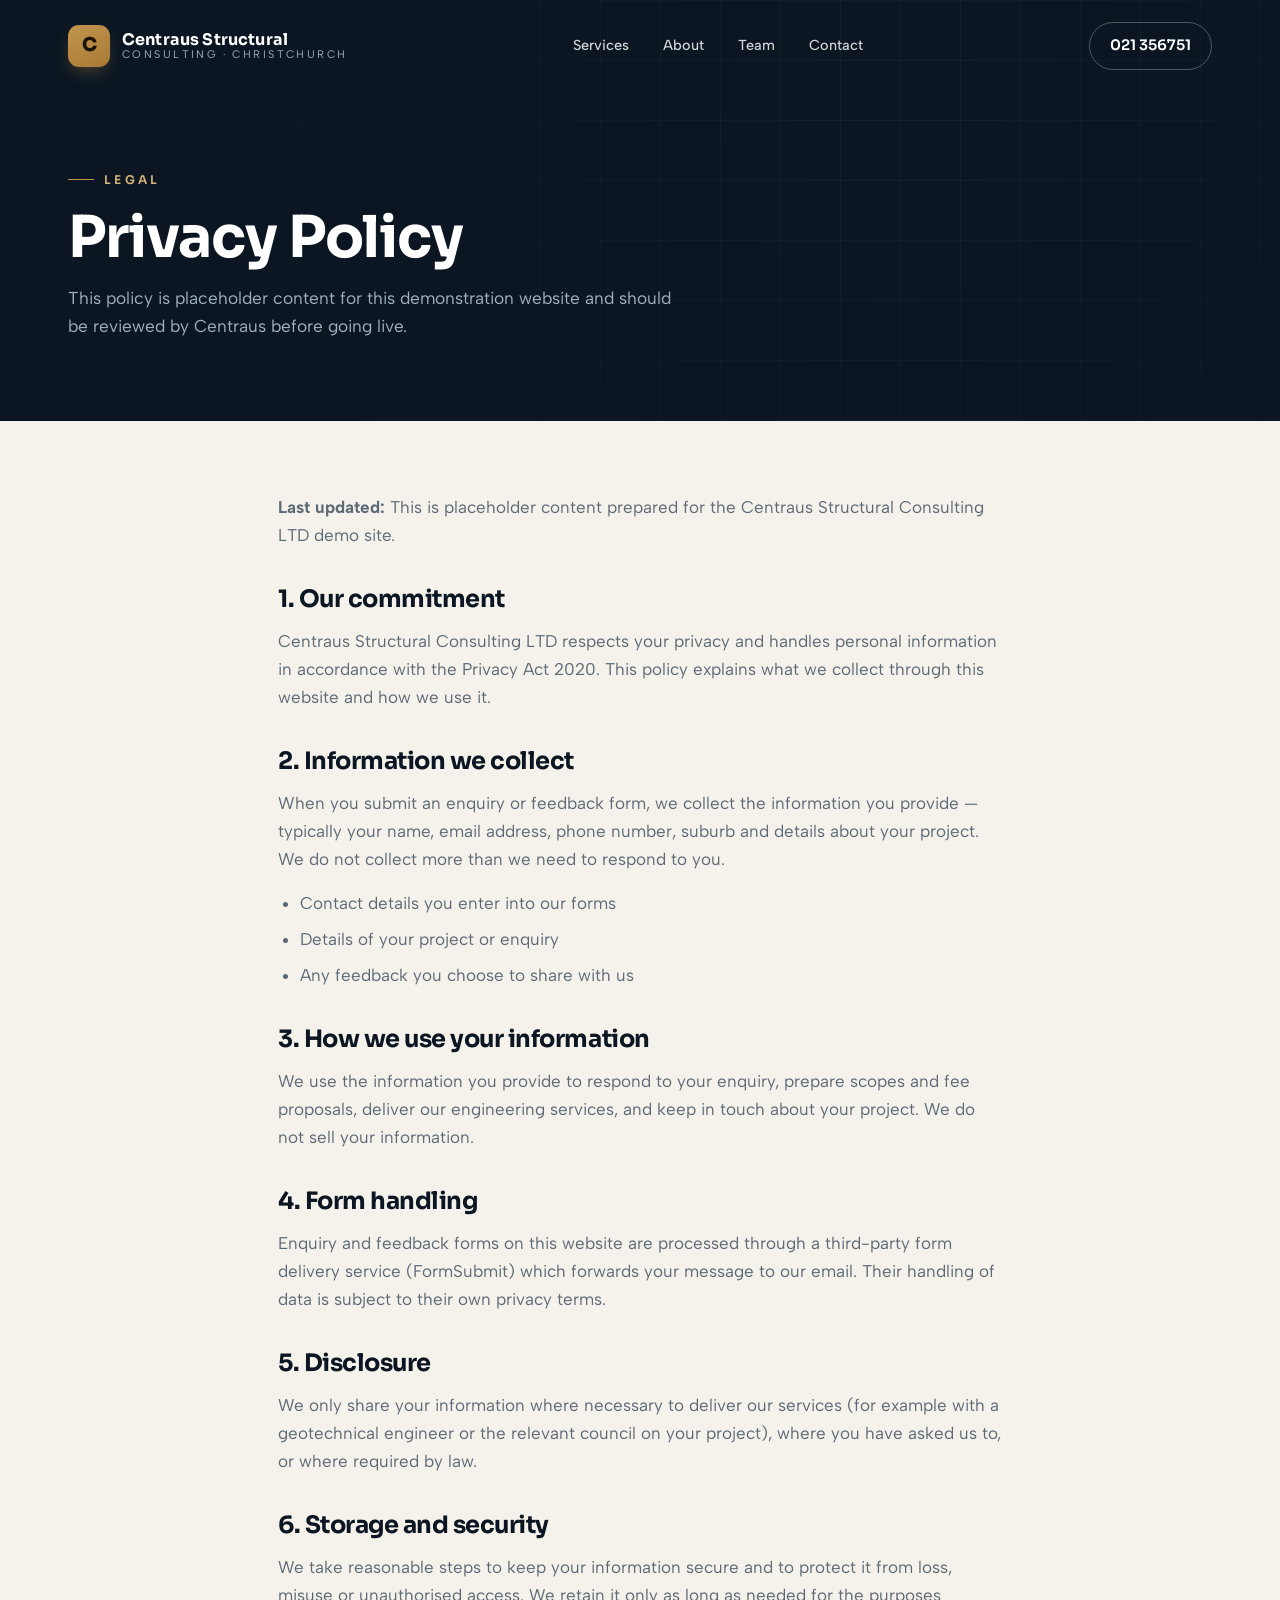
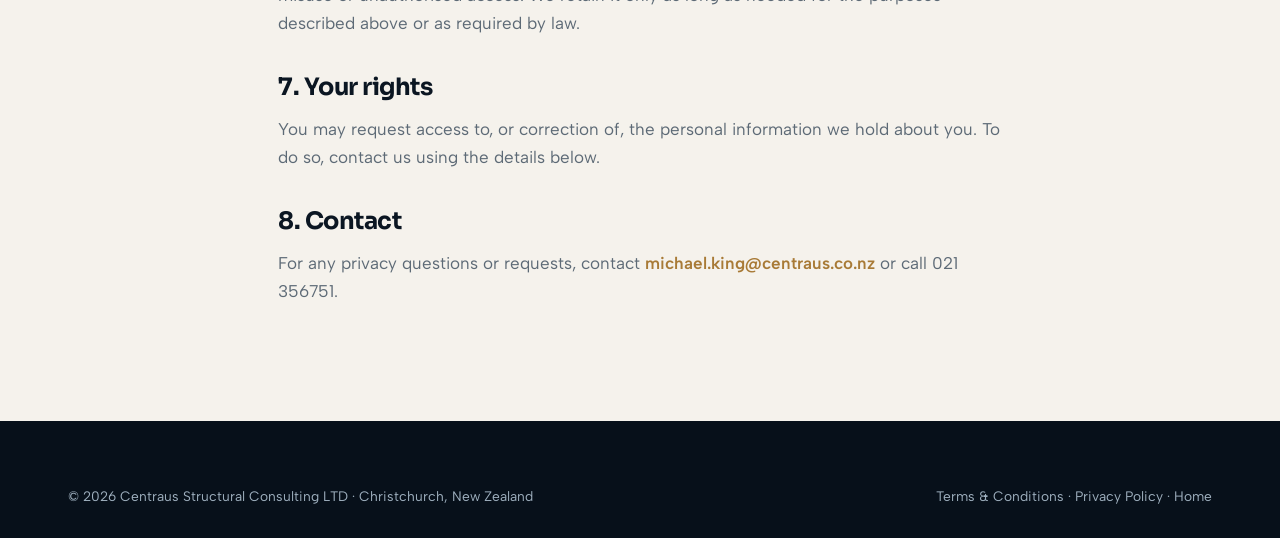
==== privacy.html @ 7e06d50e "Initial build: Centraus Structural Consulting LTD" ====
<!DOCTYPE html>
<html lang="en-NZ">
<head>
<meta charset="UTF-8">
<meta name="viewport" content="width=device-width, initial-scale=1.0">
<title>Privacy Policy | Centraus Structural Consulting LTD</title>
<meta name="description" content="Privacy policy for Centraus Structural Consulting LTD, Christchurch.">
<link rel="icon" href="data:image/svg+xml,%3Csvg xmlns='http://www.w3.org/2000/svg' viewBox='0 0 100 100'%3E%3Crect width='100' height='100' rx='22' fill='%230b1622'/%3E%3Ctext x='50' y='68' font-family='Arial' font-size='54' font-weight='bold' fill='%23c2954d' text-anchor='middle'%3EC%3C/text%3E%3C/svg%3E">
<link rel="preconnect" href="https://fonts.googleapis.com">
<link rel="preconnect" href="https://fonts.gstatic.com" crossorigin>
<link href="https://fonts.googleapis.com/css2?family=Sora:wght@400;600;700;800&family=Albert+Sans:wght@400;500;600;700&display=swap" rel="stylesheet">
<link rel="stylesheet" href="styles.css">
</head>
<body>

<header class="nav scrolled" id="nav">
  <div class="wrap nav-inner">
    <a href="index.html" class="brand">
      <div class="brand-logo">C</div>
      <div class="brand-text">
        <span class="brand-name">Centraus Structural</span>
        <span class="brand-tag">Consulting · Christchurch</span>
      </div>
    </a>
    <nav class="nav-links" id="navLinks">
      <a href="index.html#services">Services</a>
      <a href="index.html#about">About</a>
      <a href="index.html#team">Team</a>
      <a href="index.html#contact">Contact</a>
    </nav>
    <a href="tel:+6421356751" class="nav-phone">021 356751</a>
    <button class="nav-toggle" id="navToggle" aria-label="Menu"><span></span><span></span><span></span></button>
  </div>
</header>

<section class="subhero">
  <div class="wrap">
    <span class="eyebrow" style="color:var(--bronze-soft)">Legal</span>
    <h1>Privacy Policy</h1>
    <p>This policy is placeholder content for this demonstration website and should be reviewed by Centraus before going live.</p>
  </div>
</section>

<section class="sec band-light legal">
  <div class="wrap legal-body">
    <p><strong>Last updated:</strong> This is placeholder content prepared for the Centraus Structural Consulting LTD demo site.</p>

    <h2>1. Our commitment</h2>
    <p>Centraus Structural Consulting LTD respects your privacy and handles personal information in accordance with the Privacy Act 2020. This policy explains what we collect through this website and how we use it.</p>

    <h2>2. Information we collect</h2>
    <p>When you submit an enquiry or feedback form, we collect the information you provide — typically your name, email address, phone number, suburb and details about your project. We do not collect more than we need to respond to you.</p>
    <ul>
      <li>Contact details you enter into our forms</li>
      <li>Details of your project or enquiry</li>
      <li>Any feedback you choose to share with us</li>
    </ul>

    <h2>3. How we use your information</h2>
    <p>We use the information you provide to respond to your enquiry, prepare scopes and fee proposals, deliver our engineering services, and keep in touch about your project. We do not sell your information.</p>

    <h2>4. Form handling</h2>
    <p>Enquiry and feedback forms on this website are processed through a third-party form delivery service (FormSubmit) which forwards your message to our email. Their handling of data is subject to their own privacy terms.</p>

    <h2>5. Disclosure</h2>
    <p>We only share your information where necessary to deliver our services (for example with a geotechnical engineer or the relevant council on your project), where you have asked us to, or where required by law.</p>

    <h2>6. Storage and security</h2>
    <p>We take reasonable steps to keep your information secure and to protect it from loss, misuse or unauthorised access. We retain it only as long as needed for the purposes described above or as required by law.</p>

    <h2>7. Your rights</h2>
    <p>You may request access to, or correction of, the personal information we hold about you. To do so, contact us using the details below.</p>

    <h2>8. Contact</h2>
    <p>For any privacy questions or requests, contact <a href="mailto:michael.king@centraus.co.nz" style="color:var(--bronze-deep);font-weight:600">michael.king@centraus.co.nz</a> or call 021 356751.</p>
  </div>
</section>

<footer>
  <div class="wrap">
    <div class="foot-bottom" style="border-top:none;padding-top:0">
      <span>© <span id="year"></span> Centraus Structural Consulting LTD · Christchurch, New Zealand</span>
      <span><a href="terms.html">Terms &amp; Conditions</a> · <a href="privacy.html">Privacy Policy</a> · <a href="index.html">Home</a></span>
    </div>
  </div>
</footer>

<script src="main.js"></script>
</body>
</html>
---- styles.css ----
/* ===========================================================
   Centraus Structural Consulting LTD
   Archetype: Premium  ·  Fonts: Sora + Albert Sans
   Accent: warm bronze on deep navy
   =========================================================== */

:root{
  --navy:#0b1622;
  --navy-2:#0f1f30;
  --navy-3:#13283d;
  --bone:#f5f2ec;
  --bone-2:#ece7dd;
  --ink:#16202b;
  --paper:#ffffff;
  --muted:#5d6a76;
  --muted-light:#9fb0bf;
  --line:rgba(13,27,42,.10);
  --line-dark:rgba(255,255,255,.10);
  --bronze:#c2954d;
  --bronze-soft:#d8b478;
  --bronze-deep:#a87a36;
  --radius:14px;
  --radius-lg:22px;
  --shadow:0 22px 60px -28px rgba(11,22,34,.45);
  --shadow-soft:0 14px 40px -24px rgba(11,22,34,.35);
  --maxw:1200px;
  --ease:cubic-bezier(.22,.61,.36,1);
}

*{box-sizing:border-box;margin:0;padding:0}
html{scroll-behavior:smooth}
body{
  font-family:"Albert Sans",-apple-system,BlinkMacSystemFont,"Segoe UI",sans-serif;
  color:var(--ink);
  background:var(--bone);
  line-height:1.65;
  font-size:17px;
  -webkit-font-smoothing:antialiased;
  overflow-x:hidden;
}
h1,h2,h3,h4{font-family:"Sora",sans-serif;font-weight:700;line-height:1.08;letter-spacing:-.02em;color:var(--navy)}
a{color:inherit;text-decoration:none}
img{display:block;max-width:100%}
.wrap{width:100%;max-width:var(--maxw);margin:0 auto;padding:0 28px}

.eyebrow{
  font-family:"Sora",sans-serif;
  font-size:12px;font-weight:600;letter-spacing:.28em;text-transform:uppercase;
  color:var(--bronze-deep);
  display:inline-flex;align-items:center;gap:10px;
}
.eyebrow::before{content:"";width:26px;height:1px;background:var(--bronze)}
.eyebrow.center::after{content:"";width:26px;height:1px;background:var(--bronze)}
.eyebrow.center{justify-content:center}

.btn{
  display:inline-flex;align-items:center;justify-content:center;gap:10px;
  font-family:"Sora",sans-serif;font-weight:600;font-size:15px;letter-spacing:.01em;
  padding:15px 28px;border-radius:50px;cursor:pointer;border:1px solid transparent;
  transition:transform .35s var(--ease),background .35s var(--ease),box-shadow .35s var(--ease),color .35s var(--ease);
}
.btn-primary{background:var(--bronze);color:#1a1206;box-shadow:0 14px 30px -12px rgba(194,149,77,.6)}
.btn-primary:hover{background:var(--bronze-soft);transform:translateY(-3px)}
.btn-ghost{background:transparent;color:#fff;border-color:rgba(255,255,255,.32)}
.btn-ghost:hover{background:rgba(255,255,255,.08);border-color:#fff;transform:translateY(-3px)}
.btn-dark{background:var(--navy);color:#fff}
.btn-dark:hover{background:var(--navy-3);transform:translateY(-3px)}

/* ---------- Intro overlay ---------- */
.intro{
  position:fixed;inset:0;z-index:2000;background:var(--navy);
  display:flex;align-items:center;justify-content:center;flex-direction:column;gap:18px;
  transition:opacity .8s var(--ease),visibility .8s var(--ease);
}
.intro.done{opacity:0;visibility:hidden}
.intro-mark{
  font-family:"Sora",sans-serif;font-weight:800;letter-spacing:.04em;color:#fff;
  font-size:clamp(26px,5vw,46px);opacity:0;transform:translateY(14px);
  animation:introUp .9s var(--ease) .15s forwards;
}
.intro-mark span{color:var(--bronze)}
.intro-sub{
  font-family:"Sora",sans-serif;font-size:12px;letter-spacing:.34em;text-transform:uppercase;
  color:var(--muted-light);opacity:0;transform:translateY(10px);
  animation:introUp .9s var(--ease) .35s forwards;
}
.intro-bar{width:0;height:2px;background:var(--bronze);animation:introBar 1.1s var(--ease) .2s forwards}
@keyframes introUp{to{opacity:1;transform:translateY(0)}}
@keyframes introBar{to{width:180px}}

/* ---------- Nav ---------- */
header.nav{
  position:fixed;top:0;left:0;right:0;z-index:1000;
  transition:background .4s var(--ease),box-shadow .4s var(--ease),padding .4s var(--ease);
  padding:22px 0;
}
header.nav.scrolled{background:rgba(11,22,34,.92);backdrop-filter:blur(14px);padding:14px 0;box-shadow:0 10px 30px -18px rgba(0,0,0,.6)}
.nav-inner{display:flex;align-items:center;justify-content:space-between}
.brand{display:flex;align-items:center;gap:12px;color:#fff}
.brand-logo{
  width:42px;height:42px;border-radius:11px;display:grid;place-items:center;
  background:linear-gradient(150deg,var(--bronze),var(--bronze-deep));
  font-family:"Sora",sans-serif;font-weight:800;color:#1a1206;font-size:19px;
  box-shadow:0 8px 20px -8px rgba(194,149,77,.6);
}
.brand-text{display:flex;flex-direction:column;line-height:1.1}
.brand-name{font-family:"Sora",sans-serif;font-weight:700;font-size:16px;letter-spacing:.01em}
.brand-tag{font-size:11px;letter-spacing:.22em;text-transform:uppercase;color:var(--muted-light)}
.nav-links{display:flex;align-items:center;gap:34px}
.nav-links a{color:rgba(255,255,255,.82);font-size:14.5px;font-weight:500;transition:color .25s}
.nav-links a:hover{color:var(--bronze-soft)}
.nav-phone{display:inline-flex;align-items:center;gap:9px;color:#fff;font-family:"Sora",sans-serif;font-weight:600;font-size:14.5px;border:1px solid rgba(255,255,255,.28);padding:11px 20px;border-radius:50px;transition:.3s}
.nav-phone:hover{background:var(--bronze);color:#1a1206;border-color:var(--bronze)}
.nav-toggle{display:none;background:none;border:none;cursor:pointer;flex-direction:column;gap:5px}
.nav-toggle span{width:26px;height:2px;background:#fff;display:block;transition:.3s}

/* ---------- Hero ---------- */
.hero{position:relative;min-height:100vh;display:flex;align-items:center;background:var(--navy);overflow:hidden}
.hero-slides{position:absolute;inset:0;z-index:0}
.hero-slide{position:absolute;inset:0;background-size:cover;background-position:center;opacity:0;transform:scale(1.06);transition:opacity 1.6s var(--ease),transform 7s linear;filter:saturate(.82) contrast(1.04)}
.hero-slide.active{opacity:1;transform:scale(1)}
.hero-overlay{position:absolute;inset:0;z-index:1;background:linear-gradient(105deg,rgba(11,22,34,.92) 0%,rgba(11,22,34,.74) 45%,rgba(11,22,34,.5) 100%)}
.hero-grid-lines{position:absolute;inset:0;z-index:1;background-image:linear-gradient(rgba(255,255,255,.04) 1px,transparent 1px),linear-gradient(90deg,rgba(255,255,255,.04) 1px,transparent 1px);background-size:64px 64px;mask-image:radial-gradient(circle at 30% 50%,#000,transparent 80%)}
.hero-inner{position:relative;z-index:2;width:100%;padding-top:90px;padding-bottom:60px}
.hero-eyebrow{color:var(--bronze-soft)}
.hero h1{color:#fff;font-size:clamp(2.5rem,6.2vw,5rem);margin:22px 0 22px;max-width:14ch}
.hero h1 em{font-style:normal;color:var(--bronze-soft)}
.hero-lead{color:rgba(255,255,255,.8);font-size:clamp(1.05rem,1.6vw,1.28rem);max-width:54ch;margin-bottom:38px}
.hero-cta{display:flex;gap:16px;flex-wrap:wrap}
.hero-meta{display:flex;gap:38px;margin-top:54px;flex-wrap:wrap}
.hero-meta .mi{display:flex;flex-direction:column;gap:3px}
.hero-meta .mi b{font-family:"Sora",sans-serif;color:#fff;font-size:1.55rem;font-weight:700}
.hero-meta .mi span{color:var(--muted-light);font-size:13px;letter-spacing:.06em}
.scroll-hint{position:absolute;bottom:30px;left:50%;transform:translateX(-50%);z-index:2;color:rgba(255,255,255,.5);font-size:11px;letter-spacing:.3em;text-transform:uppercase;display:flex;flex-direction:column;align-items:center;gap:10px}
.scroll-hint::after{content:"";width:1px;height:40px;background:linear-gradient(var(--bronze),transparent);animation:scrollPulse 2s ease-in-out infinite}
@keyframes scrollPulse{0%,100%{opacity:.3;transform:scaleY(.6)}50%{opacity:1;transform:scaleY(1)}}

/* ---------- Sections ---------- */
section{position:relative}
.band-light{background:var(--bone)}
.band-bone{background:var(--bone-2)}
.band-paper{background:var(--paper)}
.band-dark{background:var(--navy);color:#fff}
.sec{padding:108px 0}
.sec-head{max-width:680px;margin-bottom:54px}
.sec-head.center{margin-left:auto;margin-right:auto;text-align:center}
.sec-head h2{font-size:clamp(2rem,3.6vw,2.9rem);margin:18px 0 16px}
.sec-head p{color:var(--muted);font-size:1.08rem}
.band-dark .sec-head h2{color:#fff}
.band-dark .sec-head p{color:var(--muted-light)}

/* reveal */
.reveal{opacity:0;transform:translateY(30px);transition:opacity .8s var(--ease),transform .8s var(--ease)}
.reveal.in{opacity:1;transform:none}
.reveal.d1{transition-delay:.08s}.reveal.d2{transition-delay:.16s}.reveal.d3{transition-delay:.24s}.reveal.d4{transition-delay:.32s}

/* ---------- Trust strip ---------- */
.trust{background:var(--navy-2);color:#fff;padding:0}
.trust-grid{display:grid;grid-template-columns:repeat(3,1fr)}
.trust-item{padding:40px 34px;display:flex;gap:18px;align-items:flex-start;border-right:1px solid var(--line-dark)}
.trust-item:last-child{border-right:none}
.trust-ic{flex-shrink:0;width:46px;height:46px;border-radius:12px;display:grid;place-items:center;background:rgba(194,149,77,.14);color:var(--bronze-soft)}
.trust-ic svg{width:24px;height:24px}
.trust-item h4{color:#fff;font-size:1.05rem;margin-bottom:5px}
.trust-item p{color:var(--muted-light);font-size:.95rem;line-height:1.5}

/* ---------- Services ---------- */
.svc-grid{display:grid;grid-template-columns:repeat(3,1fr);gap:24px}
.svc-card{
  background:var(--paper);border:1px solid var(--line);border-radius:var(--radius-lg);
  padding:36px 32px;position:relative;overflow:hidden;
  transition:transform .45s var(--ease),box-shadow .45s var(--ease),border-color .45s var(--ease);
}
.svc-card::before{content:"";position:absolute;left:0;top:0;height:3px;width:0;background:var(--bronze);transition:width .5s var(--ease)}
.svc-card:hover{transform:translateY(-8px);box-shadow:var(--shadow);border-color:rgba(194,149,77,.4)}
.svc-card:hover::before{width:100%}
.svc-num{font-family:"Sora",sans-serif;font-weight:700;font-size:13px;letter-spacing:.18em;color:var(--bronze-deep)}
.svc-ic{width:54px;height:54px;border-radius:14px;background:var(--bone-2);display:grid;place-items:center;margin:18px 0 20px;color:var(--navy);transition:.4s}
.svc-card:hover .svc-ic{background:var(--navy);color:var(--bronze-soft)}
.svc-ic svg{width:28px;height:28px}
.svc-card h3{font-size:1.28rem;margin-bottom:12px}
.svc-card p{color:var(--muted);font-size:.98rem}

/* ---------- About ---------- */
.about-grid{display:grid;grid-template-columns:1fr 1.05fr;gap:64px;align-items:center}
.about-media{position:relative}
.about-img{border-radius:var(--radius-lg);overflow:hidden;box-shadow:var(--shadow);aspect-ratio:4/3}
.about-img img{width:100%;height:100%;object-fit:cover;filter:saturate(.82) contrast(1.04)}
.about-tag{position:absolute;left:-18px;bottom:-18px;background:var(--bronze);color:#1a1206;padding:20px 26px;border-radius:16px;box-shadow:var(--shadow-soft);max-width:230px}
.about-tag b{font-family:"Sora",sans-serif;display:block;font-size:1.05rem;margin-bottom:3px}
.about-tag span{font-size:.86rem;color:#3a2a10;line-height:1.4}
.about-copy h2{font-size:clamp(2rem,3.4vw,2.7rem);margin:18px 0 20px}
.about-copy p{color:var(--muted);margin-bottom:16px}
.checklist{list-style:none;margin:26px 0 32px;display:grid;gap:14px}
.checklist li{display:flex;gap:13px;align-items:flex-start;font-weight:500;color:var(--ink)}
.checklist li svg{flex-shrink:0;width:22px;height:22px;color:var(--bronze);margin-top:2px}

/* ---------- Crew ---------- */
.crew-grid{display:grid;grid-template-columns:repeat(3,1fr);gap:24px}
.crew-card{background:var(--paper);border:1px solid var(--line);border-radius:var(--radius-lg);padding:34px 30px;text-align:center;transition:transform .4s var(--ease),box-shadow .4s var(--ease)}
.crew-card:hover{transform:translateY(-6px);box-shadow:var(--shadow-soft)}
.crew-avatar{width:84px;height:84px;border-radius:50%;margin:0 auto 20px;display:grid;place-items:center;background:var(--navy);color:var(--bronze-soft);font-family:"Sora",sans-serif;font-weight:700;font-size:1.6rem;border:2px solid var(--bronze);box-shadow:0 0 0 6px rgba(194,149,77,.1)}
.crew-card h3{font-size:1.2rem;margin-bottom:4px}
.crew-role{color:var(--bronze-deep);font-family:"Sora",sans-serif;font-size:12px;font-weight:600;letter-spacing:.16em;text-transform:uppercase;margin-bottom:12px}
.crew-card p{color:var(--muted);font-size:.95rem}
.badge{display:inline-flex;align-items:center;gap:8px;background:rgba(194,149,77,.14);color:var(--bronze-deep);font-family:"Sora",sans-serif;font-size:11px;font-weight:600;letter-spacing:.14em;text-transform:uppercase;padding:7px 14px;border-radius:50px;margin-bottom:18px}

/* ---------- Reviews ---------- */
.rev-grid{display:grid;grid-template-columns:repeat(3,1fr);gap:24px}
.rev-card{background:var(--paper);border:1px solid var(--line);border-radius:var(--radius-lg);padding:32px 30px;display:flex;flex-direction:column;gap:16px;transition:transform .4s var(--ease),box-shadow .4s var(--ease)}
.rev-card:hover{transform:translateY(-6px);box-shadow:var(--shadow-soft)}
.stars{display:flex;gap:3px;color:var(--bronze)}
.stars svg{width:18px;height:18px}
.rev-card p{color:var(--ink);font-size:1.02rem;line-height:1.6;flex:1}
.rev-who{display:flex;align-items:center;gap:13px;border-top:1px solid var(--line);padding-top:16px}
.rev-ini{width:42px;height:42px;border-radius:50%;background:var(--navy);color:var(--bronze-soft);display:grid;place-items:center;font-family:"Sora",sans-serif;font-weight:700;font-size:.95rem}
.rev-who b{font-family:"Sora",sans-serif;font-size:.98rem;display:block}
.rev-who span{color:var(--muted);font-size:.85rem}

/* ---------- Review funnel banner ---------- */
.funnel{background:linear-gradient(120deg,var(--navy) 0%,var(--navy-3) 100%);color:#fff;text-align:center;position:relative;overflow:hidden}
.funnel::after{content:"";position:absolute;inset:0;background-image:linear-gradient(rgba(255,255,255,.04) 1px,transparent 1px),linear-gradient(90deg,rgba(255,255,255,.04) 1px,transparent 1px);background-size:54px 54px;mask-image:radial-gradient(circle at 50% 40%,#000,transparent 75%)}
.funnel .wrap{position:relative;z-index:1}
.funnel .stars{justify-content:center;margin:0 auto 20px;color:var(--bronze-soft)}
.funnel .stars svg{width:30px;height:30px}
.funnel h2{color:#fff;font-size:clamp(1.9rem,3.4vw,2.7rem);margin-bottom:14px}
.funnel p{color:var(--muted-light);max-width:50ch;margin:0 auto 30px;font-size:1.08rem}

/* ---------- Contact ---------- */
.contact-grid{display:grid;grid-template-columns:.95fr 1.1fr;gap:56px;align-items:start}
.contact-info .eyebrow{color:var(--bronze-soft)}
.contact-info h2{color:#fff;font-size:clamp(2rem,3.4vw,2.7rem);margin:18px 0 18px}
.contact-info>p{color:var(--muted-light);margin-bottom:34px;max-width:42ch}
.cinfo-list{display:grid;gap:8px}
.cinfo{display:flex;gap:16px;align-items:center;padding:18px 0;border-bottom:1px solid var(--line-dark)}
.cinfo-ic{width:46px;height:46px;border-radius:12px;background:rgba(194,149,77,.14);color:var(--bronze-soft);display:grid;place-items:center;flex-shrink:0}
.cinfo-ic svg{width:22px;height:22px}
.cinfo b{display:block;font-family:"Sora",sans-serif;color:#fff;font-size:1.02rem}
.cinfo span,.cinfo a{color:var(--muted-light);font-size:.96rem}
.cinfo a:hover{color:var(--bronze-soft)}
.form-card{background:var(--paper);border-radius:var(--radius-lg);padding:38px 36px;box-shadow:var(--shadow)}
.form-card h3{font-size:1.3rem;margin-bottom:6px}
.form-card .fsub{color:var(--muted);font-size:.95rem;margin-bottom:24px}
.field{margin-bottom:18px}
.field label{display:block;font-family:"Sora",sans-serif;font-size:13px;font-weight:600;color:var(--navy);margin-bottom:8px;letter-spacing:.02em}
.field input,.field select,.field textarea{
  width:100%;padding:14px 16px;border:1px solid var(--line);border-radius:12px;
  font-family:inherit;font-size:15px;color:var(--ink);background:var(--bone);transition:.25s;
}
.field input:focus,.field select:focus,.field textarea:focus{outline:none;border-color:var(--bronze);background:#fff;box-shadow:0 0 0 4px rgba(194,149,77,.12)}
.field textarea{resize:vertical;min-height:120px}
.field-row{display:grid;grid-template-columns:1fr 1fr;gap:16px}
.form-card .btn{width:100%;margin-top:6px}

/* ---------- Footer ---------- */
footer{background:#07101a;color:var(--muted-light);padding:64px 0 30px}
.foot-grid{display:grid;grid-template-columns:1.4fr 1fr 1fr;gap:40px;padding-bottom:40px;border-bottom:1px solid var(--line-dark)}
.foot-brand .brand{margin-bottom:18px}
.foot-brand p{font-size:.95rem;max-width:34ch;line-height:1.6}
.foot-col h4{color:#fff;font-size:13px;letter-spacing:.16em;text-transform:uppercase;margin-bottom:18px;font-family:"Sora",sans-serif}
.foot-col a,.foot-col span{display:block;color:var(--muted-light);font-size:.95rem;margin-bottom:11px;transition:color .25s}
.foot-col a:hover{color:var(--bronze-soft)}
.foot-bottom{display:flex;justify-content:space-between;align-items:center;padding-top:26px;flex-wrap:wrap;gap:12px;font-size:.86rem}
.foot-bottom a{color:var(--muted-light)}
.foot-bottom a:hover{color:var(--bronze-soft)}

/* ---------- Sub-page hero ---------- */
.subhero{background:var(--navy);color:#fff;padding:160px 0 80px;position:relative;overflow:hidden}
.subhero::after{content:"";position:absolute;inset:0;background-image:linear-gradient(rgba(255,255,255,.04) 1px,transparent 1px),linear-gradient(90deg,rgba(255,255,255,.04) 1px,transparent 1px);background-size:60px 60px;mask-image:radial-gradient(circle at 70% 30%,#000,transparent 75%)}
.subhero .wrap{position:relative;z-index:1}
.subhero h1{color:#fff;font-size:clamp(2.2rem,5vw,3.6rem);margin:18px 0 14px}
.subhero p{color:var(--muted-light);max-width:56ch;font-size:1.08rem}

/* ---------- Legal pages ---------- */
.legal{padding:72px 0 100px}
.legal-body{max-width:780px;margin:0 auto}
.legal-body h2{font-size:1.5rem;margin:38px 0 14px}
.legal-body p{color:var(--muted);margin-bottom:16px}
.legal-body ul{margin:0 0 16px 22px;color:var(--muted)}
.legal-body li{margin-bottom:8px}

/* ---------- Review page ---------- */
.review-wrap{min-height:100vh;display:flex;align-items:center;justify-content:center;background:var(--navy);padding:120px 20px 60px;position:relative;overflow:hidden}
.review-wrap::after{content:"";position:absolute;inset:0;background-image:linear-gradient(rgba(255,255,255,.04) 1px,transparent 1px),linear-gradient(90deg,rgba(255,255,255,.04) 1px,transparent 1px);background-size:60px 60px;mask-image:radial-gradient(circle at 50% 50%,#000,transparent 70%)}
.review-card{position:relative;z-index:1;background:var(--paper);border-radius:26px;max-width:560px;width:100%;padding:54px 44px;text-align:center;box-shadow:0 40px 90px -40px rgba(0,0,0,.7)}
.review-card .brand-logo{margin:0 auto 22px}
.review-card h1{font-size:1.9rem;margin-bottom:12px}
.review-card>p{color:var(--muted);margin-bottom:32px}
.star-pick{display:flex;justify-content:center;gap:10px;margin-bottom:14px;direction:rtl}
.star-pick button{background:none;border:none;cursor:pointer;color:#d8d2c6;transition:transform .2s,color .2s;padding:4px}
.star-pick button svg{width:48px;height:48px}
.star-pick button:hover,.star-pick button:hover ~ button,.star-pick button.lit,.star-pick button.lit ~ button{color:var(--bronze)}
.star-pick button:hover{transform:scale(1.15)}
.star-hint{color:var(--muted);font-size:.92rem;min-height:22px}
.review-foot{margin-top:30px;font-size:.86rem;color:var(--muted)}
.review-foot a{color:var(--bronze-deep);font-weight:600}

/* private feedback */
.fb-success{display:none;text-align:center;padding:20px 0}
.fb-success.show{display:block}
.fb-success svg{width:64px;height:64px;color:var(--bronze);margin-bottom:18px}
.fb-success h2{font-size:1.6rem;margin-bottom:10px}
.fb-success p{color:var(--muted)}

/* ---------- Responsive ---------- */
@media(max-width:960px){
  .nav-links,.nav-phone{display:none}
  .nav-toggle{display:flex}
  .nav-links.open{display:flex;position:absolute;top:100%;left:0;right:0;flex-direction:column;background:rgba(11,22,34,.97);backdrop-filter:blur(14px);padding:24px 28px;gap:20px;align-items:flex-start}
  .trust-grid,.svc-grid,.crew-grid,.rev-grid{grid-template-columns:1fr}
  .trust-item{border-right:none;border-bottom:1px solid var(--line-dark)}
  .about-grid,.contact-grid,.foot-grid{grid-template-columns:1fr;gap:40px}
  .about-tag{position:static;margin-top:18px;max-width:none}
  .sec{padding:74px 0}
  .hero-meta{gap:26px}
}
@media(max-width:560px){
  .wrap{padding:0 20px}
  .field-row{grid-template-columns:1fr}
  .hero-cta{flex-direction:column}
  .hero-cta .btn{width:100%}
  .foot-bottom{flex-direction:column;text-align:center}
}
@media(prefers-reduced-motion:reduce){
  .hero-slide{transition:opacity .4s linear;transform:none!important}
  .reveal{opacity:1;transform:none;transition:none}
  *{animation-duration:.01ms!important}
}
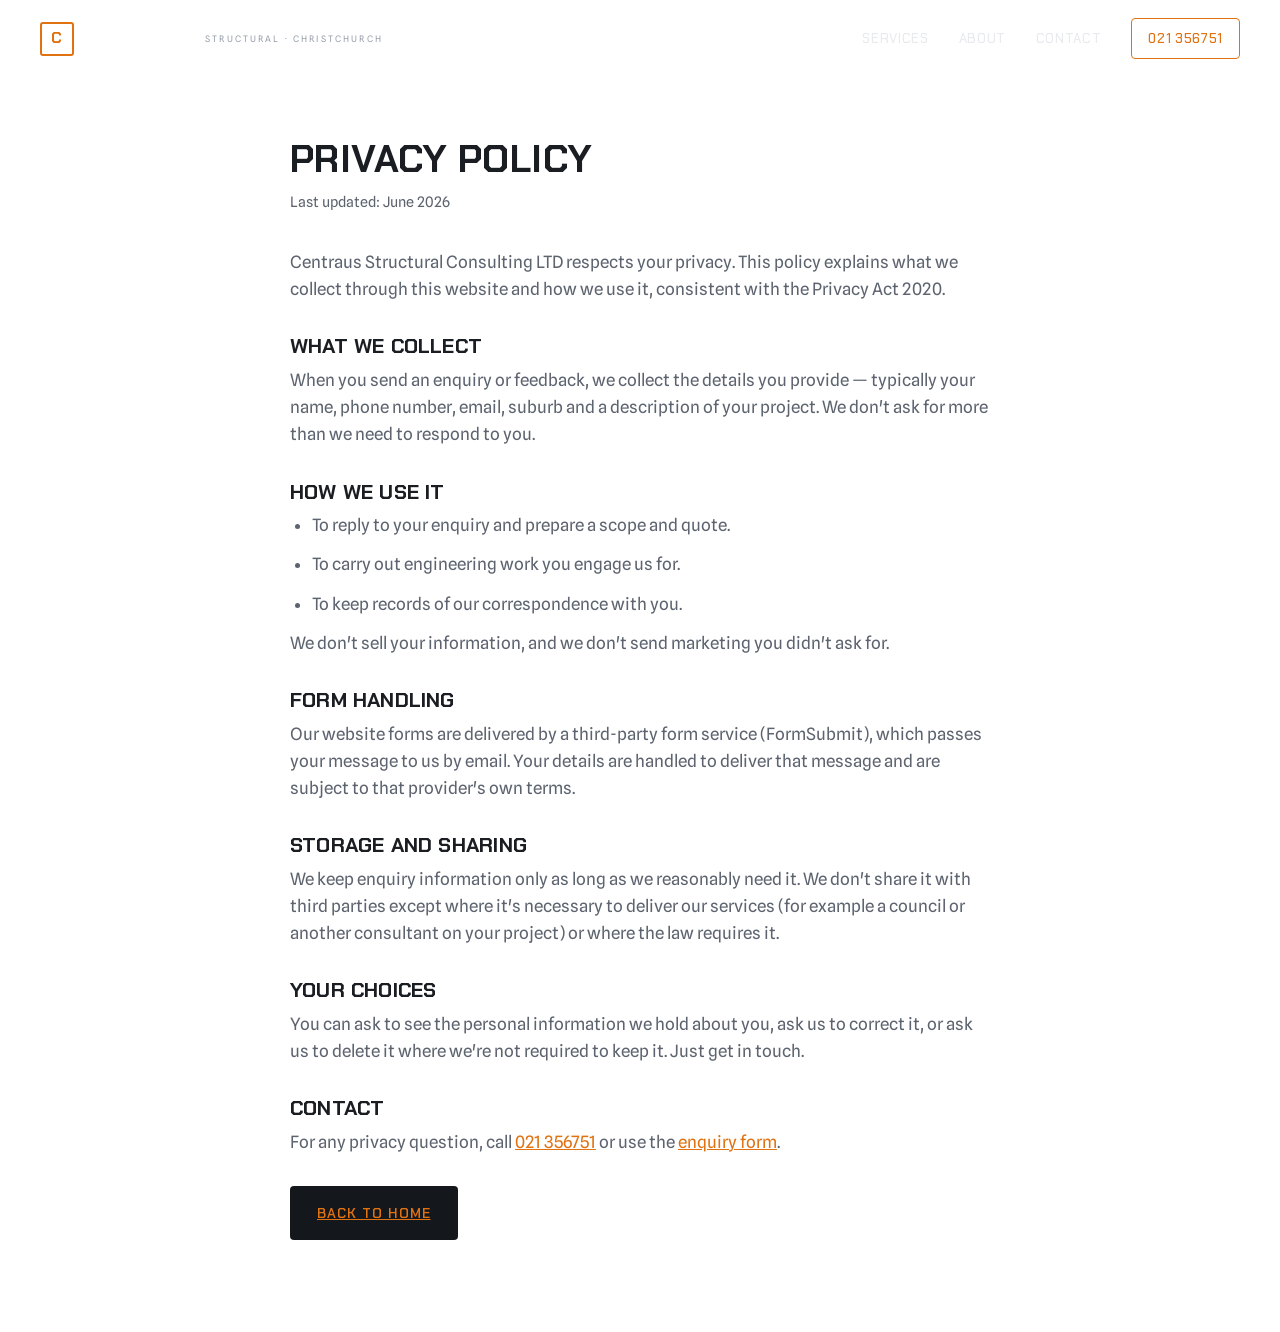
==== commit 51bb1ef2: "Rebuild: Centraus Structural Consulting LTD — Industrial archetype, Chakra Petch + Spline Sans Co-Au" ====
--- a/privacy.html
+++ b/privacy.html
@@ -4,86 +4,58 @@
 <meta charset="UTF-8">
 <meta name="viewport" content="width=device-width, initial-scale=1.0">
 <title>Privacy Policy | Centraus Structural Consulting LTD</title>
-<meta name="description" content="Privacy policy for Centraus Structural Consulting LTD, Christchurch.">
-<link rel="icon" href="data:image/svg+xml,%3Csvg xmlns='http://www.w3.org/2000/svg' viewBox='0 0 100 100'%3E%3Crect width='100' height='100' rx='22' fill='%230b1622'/%3E%3Ctext x='50' y='68' font-family='Arial' font-size='54' font-weight='bold' fill='%23c2954d' text-anchor='middle'%3EC%3C/text%3E%3C/svg%3E">
+<meta name="description" content="How Centraus Structural Consulting handles the information you share through this website.">
+<meta name="robots" content="noindex">
+<link rel="icon" href="data:image/svg+xml,%3Csvg xmlns='http://www.w3.org/2000/svg' viewBox='0 0 100 100'%3E%3Crect width='100' height='100' rx='14' fill='%230f1216'/%3E%3Ctext x='50' y='71' font-size='60' text-anchor='middle' fill='%23e07211' font-family='Arial' font-weight='bold'%3EC%3C/text%3E%3C/svg%3E">
 <link rel="preconnect" href="https://fonts.googleapis.com">
 <link rel="preconnect" href="https://fonts.gstatic.com" crossorigin>
-<link href="https://fonts.googleapis.com/css2?family=Sora:wght@400;600;700;800&family=Albert+Sans:wght@400;500;600;700&display=swap" rel="stylesheet">
+<link href="https://fonts.googleapis.com/css2?family=Chakra+Petch:wght@500;600;700&family=Spline+Sans:wght@400;500;600&display=swap" rel="stylesheet">
 <link rel="stylesheet" href="styles.css">
 </head>
 <body>
 
-<header class="nav scrolled" id="nav">
-  <div class="wrap nav-inner">
-    <a href="index.html" class="brand">
-      <div class="brand-logo">C</div>
-      <div class="brand-text">
-        <span class="brand-name">Centraus Structural</span>
-        <span class="brand-tag">Consulting · Christchurch</span>
-      </div>
-    </a>
-    <nav class="nav-links" id="navLinks">
-      <a href="index.html#services">Services</a>
-      <a href="index.html#about">About</a>
-      <a href="index.html#team">Team</a>
-      <a href="index.html#contact">Contact</a>
-    </nav>
-    <a href="tel:+6421356751" class="nav-phone">021 356751</a>
-    <button class="nav-toggle" id="navToggle" aria-label="Menu"><span></span><span></span><span></span></button>
+<nav class="nav scrolled" id="nav">
+  <a class="brand" href="index.html"><span class="mark">C</span>CENTRAUS<small>Structural · Christchurch</small></a>
+  <div class="nav-links" id="navLinks">
+    <a href="index.html#services">Services</a>
+    <a href="index.html#about">About</a>
+    <a href="index.html#contact">Contact</a>
+    <a class="nav-phone" href="tel:+6421356751">021 356751</a>
   </div>
-</header>
+  <button class="nav-toggle" id="navToggle" aria-label="Open menu">☰</button>
+</nav>
 
-<section class="subhero">
-  <div class="wrap">
-    <span class="eyebrow" style="color:var(--bronze-soft)">Legal</span>
-    <h1>Privacy Policy</h1>
-    <p>This policy is placeholder content for this demonstration website and should be reviewed by Centraus before going live.</p>
-  </div>
-</section>
+<main class="legal">
+  <h1>Privacy Policy</h1>
+  <p class="updated">Last updated: June 2026</p>
 
-<section class="sec band-light legal">
-  <div class="wrap legal-body">
-    <p><strong>Last updated:</strong> This is placeholder content prepared for the Centraus Structural Consulting LTD demo site.</p>
+  <p>Centraus Structural Consulting LTD respects your privacy. This policy explains what we collect through this website and how we use it, consistent with the Privacy Act 2020.</p>
 
-    <h2>1. Our commitment</h2>
-    <p>Centraus Structural Consulting LTD respects your privacy and handles personal information in accordance with the Privacy Act 2020. This policy explains what we collect through this website and how we use it.</p>
+  <h2>What we collect</h2>
+  <p>When you send an enquiry or feedback, we collect the details you provide — typically your name, phone number, email, suburb and a description of your project. We don't ask for more than we need to respond to you.</p>
 
-    <h2>2. Information we collect</h2>
-    <p>When you submit an enquiry or feedback form, we collect the information you provide — typically your name, email address, phone number, suburb and details about your project. We do not collect more than we need to respond to you.</p>
-    <ul>
-      <li>Contact details you enter into our forms</li>
-      <li>Details of your project or enquiry</li>
-      <li>Any feedback you choose to share with us</li>
-    </ul>
+  <h2>How we use it</h2>
+  <ul>
+    <li>To reply to your enquiry and prepare a scope and quote.</li>
+    <li>To carry out engineering work you engage us for.</li>
+    <li>To keep records of our correspondence with you.</li>
+  </ul>
+  <p>We don't sell your information, and we don't send marketing you didn't ask for.</p>
 
-    <h2>3. How we use your information</h2>
-    <p>We use the information you provide to respond to your enquiry, prepare scopes and fee proposals, deliver our engineering services, and keep in touch about your project. We do not sell your information.</p>
+  <h2>Form handling</h2>
+  <p>Our website forms are delivered by a third-party form service (FormSubmit), which passes your message to us by email. Your details are handled to deliver that message and are subject to that provider's own terms.</p>
 
-    <h2>4. Form handling</h2>
-    <p>Enquiry and feedback forms on this website are processed through a third-party form delivery service (FormSubmit) which forwards your message to our email. Their handling of data is subject to their own privacy terms.</p>
+  <h2>Storage and sharing</h2>
+  <p>We keep enquiry information only as long as we reasonably need it. We don't share it with third parties except where it's necessary to deliver our services (for example a council or another consultant on your project) or where the law requires it.</p>
 
-    <h2>5. Disclosure</h2>
-    <p>We only share your information where necessary to deliver our services (for example with a geotechnical engineer or the relevant council on your project), where you have asked us to, or where required by law.</p>
+  <h2>Your choices</h2>
+  <p>You can ask to see the personal information we hold about you, ask us to correct it, or ask us to delete it where we're not required to keep it. Just get in touch.</p>
 
-    <h2>6. Storage and security</h2>
-    <p>We take reasonable steps to keep your information secure and to protect it from loss, misuse or unauthorised access. We retain it only as long as needed for the purposes described above or as required by law.</p>
+  <h2>Contact</h2>
+  <p>For any privacy question, call <a href="tel:+6421356751">021 356751</a> or use the <a href="index.html#contact">enquiry form</a>.</p>
 
-    <h2>7. Your rights</h2>
-    <p>You may request access to, or correction of, the personal information we hold about you. To do so, contact us using the details below.</p>
-
-    <h2>8. Contact</h2>
-    <p>For any privacy questions or requests, contact <a href="mailto:michael.king@centraus.co.nz" style="color:var(--bronze-deep);font-weight:600">michael.king@centraus.co.nz</a> or call 021 356751.</p>
-  </div>
-</section>
-
-<footer>
-  <div class="wrap">
-    <div class="foot-bottom" style="border-top:none;padding-top:0">
-      <span>© <span id="year"></span> Centraus Structural Consulting LTD · Christchurch, New Zealand</span>
-      <span><a href="terms.html">Terms &amp; Conditions</a> · <a href="privacy.html">Privacy Policy</a> · <a href="index.html">Home</a></span>
-    </div>
-  </div>
-</footer>
+  <p style="margin-top:30px"><a class="btn btn--dark" href="index.html">Back to home</a></p>
+</main>
 
 <script src="main.js"></script>
 </body>
--- a/styles.css
+++ b/styles.css
@@ -1,328 +1,257 @@
-/* ===========================================================
-   Centraus Structural Consulting LTD
-   Archetype: Premium  ·  Fonts: Sora + Albert Sans
-   Accent: warm bronze on deep navy
-   =========================================================== */
+/* Centraus Structural Consulting LTD — Industrial archetype
+   Display: Chakra Petch · Body: Spline Sans · Accent: burnt amber on charcoal */
 
 :root{
-  --navy:#0b1622;
-  --navy-2:#0f1f30;
-  --navy-3:#13283d;
-  --bone:#f5f2ec;
-  --bone-2:#ece7dd;
-  --ink:#16202b;
-  --paper:#ffffff;
-  --muted:#5d6a76;
-  --muted-light:#9fb0bf;
-  --line:rgba(13,27,42,.10);
-  --line-dark:rgba(255,255,255,.10);
-  --bronze:#c2954d;
-  --bronze-soft:#d8b478;
-  --bronze-deep:#a87a36;
-  --radius:14px;
-  --radius-lg:22px;
-  --shadow:0 22px 60px -28px rgba(11,22,34,.45);
-  --shadow-soft:0 14px 40px -24px rgba(11,22,34,.35);
-  --maxw:1200px;
-  --ease:cubic-bezier(.22,.61,.36,1);
+  --ink:#14171c;          /* charcoal anchor */
+  --ink-deep:#0f1216;     /* deepest panels */
+  --bone:#f4f1ec;         /* bone band */
+  --light:#ffffff;        /* light band */
+  --line:#e3ddd3;         /* hairlines on light */
+  --line-dark:#2a2f37;    /* hairlines on dark */
+  --text:#1a1d22;         /* body text on light */
+  --muted:#5d646f;        /* muted text on light */
+  --muted-dark:#9aa2ad;   /* muted text on dark */
+  --accent:#e07211;       /* burnt safety amber */
+  --accent-2:#f08a2e;
+  --radius:4px;
+  --img-filter:saturate(.85) contrast(1.05) brightness(.95);
+  --maxw:1180px;
+  --pad:clamp(20px,5vw,40px);
 }
 
 *{box-sizing:border-box;margin:0;padding:0}
 html{scroll-behavior:smooth}
 body{
-  font-family:"Albert Sans",-apple-system,BlinkMacSystemFont,"Segoe UI",sans-serif;
-  color:var(--ink);
-  background:var(--bone);
-  line-height:1.65;
-  font-size:17px;
-  -webkit-font-smoothing:antialiased;
+  font-family:"Spline Sans",system-ui,sans-serif;
+  color:var(--text);background:var(--light);
+  line-height:1.6;font-size:17px;-webkit-font-smoothing:antialiased;
   overflow-x:hidden;
 }
-h1,h2,h3,h4{font-family:"Sora",sans-serif;font-weight:700;line-height:1.08;letter-spacing:-.02em;color:var(--navy)}
+h1,h2,h3,h4,.display{font-family:"Chakra Petch",sans-serif;font-weight:700;line-height:1.04;letter-spacing:.01em}
+img{display:block;max-width:100%}
 a{color:inherit;text-decoration:none}
-img{display:block;max-width:100%}
-.wrap{width:100%;max-width:var(--maxw);margin:0 auto;padding:0 28px}
-
+
+.wrap{max-width:var(--maxw);margin:0 auto;padding:0 var(--pad)}
 .eyebrow{
-  font-family:"Sora",sans-serif;
-  font-size:12px;font-weight:600;letter-spacing:.28em;text-transform:uppercase;
-  color:var(--bronze-deep);
+  font-family:"Chakra Petch",sans-serif;font-weight:600;font-size:.74rem;
+  letter-spacing:.28em;text-transform:uppercase;color:var(--accent);
   display:inline-flex;align-items:center;gap:10px;
 }
-.eyebrow::before{content:"";width:26px;height:1px;background:var(--bronze)}
-.eyebrow.center::after{content:"";width:26px;height:1px;background:var(--bronze)}
+.eyebrow::before{content:"";width:26px;height:2px;background:var(--accent);display:inline-block}
 .eyebrow.center{justify-content:center}
 
+/* ---------- buttons ---------- */
 .btn{
-  display:inline-flex;align-items:center;justify-content:center;gap:10px;
-  font-family:"Sora",sans-serif;font-weight:600;font-size:15px;letter-spacing:.01em;
-  padding:15px 28px;border-radius:50px;cursor:pointer;border:1px solid transparent;
-  transition:transform .35s var(--ease),background .35s var(--ease),box-shadow .35s var(--ease),color .35s var(--ease);
-}
-.btn-primary{background:var(--bronze);color:#1a1206;box-shadow:0 14px 30px -12px rgba(194,149,77,.6)}
-.btn-primary:hover{background:var(--bronze-soft);transform:translateY(-3px)}
-.btn-ghost{background:transparent;color:#fff;border-color:rgba(255,255,255,.32)}
-.btn-ghost:hover{background:rgba(255,255,255,.08);border-color:#fff;transform:translateY(-3px)}
-.btn-dark{background:var(--navy);color:#fff}
-.btn-dark:hover{background:var(--navy-3);transform:translateY(-3px)}
-
-/* ---------- Intro overlay ---------- */
-.intro{
-  position:fixed;inset:0;z-index:2000;background:var(--navy);
-  display:flex;align-items:center;justify-content:center;flex-direction:column;gap:18px;
-  transition:opacity .8s var(--ease),visibility .8s var(--ease);
-}
-.intro.done{opacity:0;visibility:hidden}
-.intro-mark{
-  font-family:"Sora",sans-serif;font-weight:800;letter-spacing:.04em;color:#fff;
-  font-size:clamp(26px,5vw,46px);opacity:0;transform:translateY(14px);
-  animation:introUp .9s var(--ease) .15s forwards;
-}
-.intro-mark span{color:var(--bronze)}
-.intro-sub{
-  font-family:"Sora",sans-serif;font-size:12px;letter-spacing:.34em;text-transform:uppercase;
-  color:var(--muted-light);opacity:0;transform:translateY(10px);
-  animation:introUp .9s var(--ease) .35s forwards;
-}
-.intro-bar{width:0;height:2px;background:var(--bronze);animation:introBar 1.1s var(--ease) .2s forwards}
-@keyframes introUp{to{opacity:1;transform:translateY(0)}}
-@keyframes introBar{to{width:180px}}
-
-/* ---------- Nav ---------- */
-header.nav{
-  position:fixed;top:0;left:0;right:0;z-index:1000;
-  transition:background .4s var(--ease),box-shadow .4s var(--ease),padding .4s var(--ease);
-  padding:22px 0;
-}
-header.nav.scrolled{background:rgba(11,22,34,.92);backdrop-filter:blur(14px);padding:14px 0;box-shadow:0 10px 30px -18px rgba(0,0,0,.6)}
-.nav-inner{display:flex;align-items:center;justify-content:space-between}
-.brand{display:flex;align-items:center;gap:12px;color:#fff}
-.brand-logo{
-  width:42px;height:42px;border-radius:11px;display:grid;place-items:center;
-  background:linear-gradient(150deg,var(--bronze),var(--bronze-deep));
-  font-family:"Sora",sans-serif;font-weight:800;color:#1a1206;font-size:19px;
-  box-shadow:0 8px 20px -8px rgba(194,149,77,.6);
-}
-.brand-text{display:flex;flex-direction:column;line-height:1.1}
-.brand-name{font-family:"Sora",sans-serif;font-weight:700;font-size:16px;letter-spacing:.01em}
-.brand-tag{font-size:11px;letter-spacing:.22em;text-transform:uppercase;color:var(--muted-light)}
-.nav-links{display:flex;align-items:center;gap:34px}
-.nav-links a{color:rgba(255,255,255,.82);font-size:14.5px;font-weight:500;transition:color .25s}
-.nav-links a:hover{color:var(--bronze-soft)}
-.nav-phone{display:inline-flex;align-items:center;gap:9px;color:#fff;font-family:"Sora",sans-serif;font-weight:600;font-size:14.5px;border:1px solid rgba(255,255,255,.28);padding:11px 20px;border-radius:50px;transition:.3s}
-.nav-phone:hover{background:var(--bronze);color:#1a1206;border-color:var(--bronze)}
-.nav-toggle{display:none;background:none;border:none;cursor:pointer;flex-direction:column;gap:5px}
-.nav-toggle span{width:26px;height:2px;background:#fff;display:block;transition:.3s}
-
-/* ---------- Hero ---------- */
-.hero{position:relative;min-height:100vh;display:flex;align-items:center;background:var(--navy);overflow:hidden}
+  display:inline-flex;align-items:center;gap:9px;
+  font-family:"Chakra Petch",sans-serif;font-weight:600;font-size:.86rem;
+  letter-spacing:.07em;text-transform:uppercase;
+  padding:15px 26px;border-radius:var(--radius);cursor:pointer;border:1.5px solid transparent;
+  transition:transform .15s ease,background .2s ease,color .2s ease,border-color .2s ease;
+}
+.btn--primary{background:var(--accent);color:#1a1206}
+.btn--primary:hover{background:var(--accent-2);transform:translateY(-2px)}
+.btn--ghost{background:transparent;color:#fff;border-color:rgba(255,255,255,.4)}
+.btn--ghost:hover{border-color:#fff;background:rgba(255,255,255,.08)}
+.btn--dark{background:var(--ink);color:#fff}
+.btn--dark:hover{background:#000;transform:translateY(-2px)}
+
+/* ---------- nav ---------- */
+.nav{
+  position:fixed;top:0;left:0;right:0;z-index:50;
+  display:flex;align-items:center;justify-content:space-between;
+  padding:18px var(--pad);transition:background .3s ease,padding .3s ease,box-shadow .3s ease;
+}
+.nav.scrolled{background:rgba(15,18,22,.94);backdrop-filter:blur(10px);padding:12px var(--pad);box-shadow:0 1px 0 var(--line-dark)}
+.brand{display:flex;align-items:center;gap:12px;font-family:"Chakra Petch",sans-serif;font-weight:700;font-size:1.18rem;letter-spacing:.06em;color:#fff;text-transform:uppercase}
+.brand .mark{
+  width:34px;height:34px;border:2px solid var(--accent);border-radius:3px;
+  display:grid;place-items:center;color:var(--accent);font-size:.95rem;font-weight:700;flex:none;
+}
+.brand small{display:block;font-family:"Spline Sans",sans-serif;font-weight:400;font-size:.56rem;letter-spacing:.24em;color:var(--muted-dark);text-transform:uppercase;margin-top:2px}
+.nav-links{display:flex;align-items:center;gap:30px}
+.nav-links a{font-size:.82rem;font-weight:500;letter-spacing:.05em;color:#e8eaee;text-transform:uppercase;font-family:"Chakra Petch",sans-serif}
+.nav-links a:hover{color:var(--accent)}
+.nav-phone{display:inline-flex !important;align-items:center;gap:8px;border:1.5px solid var(--accent);color:var(--accent) !important;padding:9px 16px;border-radius:var(--radius)}
+.nav-phone:hover{background:var(--accent);color:#1a1206 !important}
+.nav-toggle{display:none;background:none;border:none;color:#fff;font-size:1.5rem;cursor:pointer}
+
+/* ---------- hero ---------- */
+.hero{position:relative;min-height:100svh;display:flex;align-items:center;background:var(--ink-deep);overflow:hidden}
 .hero-slides{position:absolute;inset:0;z-index:0}
-.hero-slide{position:absolute;inset:0;background-size:cover;background-position:center;opacity:0;transform:scale(1.06);transition:opacity 1.6s var(--ease),transform 7s linear;filter:saturate(.82) contrast(1.04)}
-.hero-slide.active{opacity:1;transform:scale(1)}
-.hero-overlay{position:absolute;inset:0;z-index:1;background:linear-gradient(105deg,rgba(11,22,34,.92) 0%,rgba(11,22,34,.74) 45%,rgba(11,22,34,.5) 100%)}
-.hero-grid-lines{position:absolute;inset:0;z-index:1;background-image:linear-gradient(rgba(255,255,255,.04) 1px,transparent 1px),linear-gradient(90deg,rgba(255,255,255,.04) 1px,transparent 1px);background-size:64px 64px;mask-image:radial-gradient(circle at 30% 50%,#000,transparent 80%)}
-.hero-inner{position:relative;z-index:2;width:100%;padding-top:90px;padding-bottom:60px}
-.hero-eyebrow{color:var(--bronze-soft)}
-.hero h1{color:#fff;font-size:clamp(2.5rem,6.2vw,5rem);margin:22px 0 22px;max-width:14ch}
-.hero h1 em{font-style:normal;color:var(--bronze-soft)}
-.hero-lead{color:rgba(255,255,255,.8);font-size:clamp(1.05rem,1.6vw,1.28rem);max-width:54ch;margin-bottom:38px}
-.hero-cta{display:flex;gap:16px;flex-wrap:wrap}
-.hero-meta{display:flex;gap:38px;margin-top:54px;flex-wrap:wrap}
-.hero-meta .mi{display:flex;flex-direction:column;gap:3px}
-.hero-meta .mi b{font-family:"Sora",sans-serif;color:#fff;font-size:1.55rem;font-weight:700}
-.hero-meta .mi span{color:var(--muted-light);font-size:13px;letter-spacing:.06em}
-.scroll-hint{position:absolute;bottom:30px;left:50%;transform:translateX(-50%);z-index:2;color:rgba(255,255,255,.5);font-size:11px;letter-spacing:.3em;text-transform:uppercase;display:flex;flex-direction:column;align-items:center;gap:10px}
-.scroll-hint::after{content:"";width:1px;height:40px;background:linear-gradient(var(--bronze),transparent);animation:scrollPulse 2s ease-in-out infinite}
-@keyframes scrollPulse{0%,100%{opacity:.3;transform:scaleY(.6)}50%{opacity:1;transform:scaleY(1)}}
-
-/* ---------- Sections ---------- */
-section{position:relative}
-.band-light{background:var(--bone)}
-.band-bone{background:var(--bone-2)}
-.band-paper{background:var(--paper)}
-.band-dark{background:var(--navy);color:#fff}
-.sec{padding:108px 0}
-.sec-head{max-width:680px;margin-bottom:54px}
-.sec-head.center{margin-left:auto;margin-right:auto;text-align:center}
-.sec-head h2{font-size:clamp(2rem,3.6vw,2.9rem);margin:18px 0 16px}
-.sec-head p{color:var(--muted);font-size:1.08rem}
+.hero-slide{position:absolute;inset:0;background-size:cover;background-position:center;opacity:0;transition:opacity 1.6s ease;filter:var(--img-filter);transform:scale(1.04)}
+.hero-slide.active{opacity:1}
+.hero::after{content:"";position:absolute;inset:0;z-index:1;
+  background:linear-gradient(180deg,rgba(15,18,22,.62) 0%,rgba(15,18,22,.5) 45%,rgba(15,18,22,.82) 100%);}
+.hero-grid{position:absolute;inset:0;z-index:1;opacity:.16;
+  background-image:linear-gradient(rgba(255,255,255,.5) 1px,transparent 1px),linear-gradient(90deg,rgba(255,255,255,.5) 1px,transparent 1px);
+  background-size:64px 64px;-webkit-mask-image:linear-gradient(180deg,transparent,#000 40%,transparent);mask-image:linear-gradient(180deg,transparent,#000 40%,transparent)}
+.hero-inner{position:relative;z-index:2;padding:130px var(--pad) 70px;max-width:var(--maxw);margin:0 auto;width:100%}
+.hero-eyebrow{color:var(--accent);font-family:"Chakra Petch",sans-serif;font-weight:600;font-size:.8rem;letter-spacing:.26em;text-transform:uppercase;display:flex;align-items:center;gap:12px}
+.hero-eyebrow::before{content:"";width:34px;height:2px;background:var(--accent)}
+.hero h1{color:#fff;font-size:clamp(2.5rem,6.2vw,4.7rem);margin:22px 0 20px;max-width:16ch;text-transform:uppercase}
+.hero h1 em{color:var(--accent);font-style:normal}
+.hero p.lede{color:#e3e6ea;font-size:clamp(1.02rem,1.7vw,1.22rem);max-width:54ch;margin-bottom:34px}
+.hero-cta{display:flex;flex-wrap:wrap;gap:14px}
+.hero-meta{display:flex;flex-wrap:wrap;gap:26px;margin-top:46px;padding-top:26px;border-top:1px solid rgba(255,255,255,.16)}
+.hero-meta div{color:#cdd2d9;font-size:.82rem;letter-spacing:.04em}
+.hero-meta b{display:block;font-family:"Chakra Petch",sans-serif;color:#fff;font-size:1.05rem;letter-spacing:.04em}
+
+/* ---------- sections ---------- */
+section{padding:clamp(64px,9vw,108px) 0}
+.band-bone{background:var(--bone)}
+.band-light{background:var(--light)}
+.band-dark{background:var(--ink);color:#fff}
+.sec-head{max-width:660px;margin-bottom:52px}
+.sec-head.center{margin:0 auto 52px;text-align:center}
+.sec-head h2{font-size:clamp(1.9rem,3.6vw,2.9rem);margin:16px 0 14px;text-transform:uppercase}
 .band-dark .sec-head h2{color:#fff}
-.band-dark .sec-head p{color:var(--muted-light)}
-
-/* reveal */
-.reveal{opacity:0;transform:translateY(30px);transition:opacity .8s var(--ease),transform .8s var(--ease)}
+.sec-head p{color:var(--muted);font-size:1.06rem}
+.band-dark .sec-head p{color:var(--muted-dark)}
+
+/* ---------- trust strip ---------- */
+.trust{background:var(--ink-deep);color:#fff;padding:0}
+.trust-grid{display:grid;grid-template-columns:repeat(3,1fr)}
+.trust-item{padding:38px var(--pad);display:flex;gap:18px;align-items:flex-start;border-right:1px solid var(--line-dark)}
+.trust-item:last-child{border-right:none}
+.trust-ic{width:42px;height:42px;flex:none;border:1.5px solid var(--accent);border-radius:3px;display:grid;place-items:center;color:var(--accent)}
+.trust-ic svg{width:22px;height:22px}
+.trust-item h4{font-size:1.02rem;letter-spacing:.02em;margin-bottom:4px;color:#fff;text-transform:uppercase}
+.trust-item p{color:var(--muted-dark);font-size:.92rem;line-height:1.5}
+
+/* ---------- services ---------- */
+.svc-grid{display:grid;grid-template-columns:repeat(3,1fr);gap:1px;background:var(--line);border:1px solid var(--line)}
+.svc-card{background:var(--light);padding:34px 30px;transition:background .25s ease,transform .25s ease}
+.svc-card:hover{background:#fff;transform:translateY(-3px);box-shadow:0 24px 50px -28px rgba(20,23,28,.4)}
+.svc-num{font-family:"Chakra Petch",sans-serif;font-weight:700;font-size:.8rem;color:var(--accent);letter-spacing:.1em}
+.svc-ic{width:46px;height:46px;margin:18px 0 18px;color:var(--accent)}
+.svc-ic svg{width:46px;height:46px;stroke-width:1.4}
+.svc-card h3{font-size:1.22rem;margin-bottom:10px;text-transform:uppercase;letter-spacing:.01em}
+.svc-card p{color:var(--muted);font-size:.96rem}
+
+/* ---------- about ---------- */
+.about-split{display:grid;grid-template-columns:1fr 1fr;gap:clamp(34px,5vw,72px);align-items:center}
+.about-figure{position:relative}
+.about-figure img{width:100%;aspect-ratio:4/3;object-fit:cover;border-radius:var(--radius);filter:var(--img-filter)}
+.about-tag{position:absolute;top:-1px;left:-1px;background:var(--accent);color:#1a1206;font-family:"Chakra Petch",sans-serif;font-weight:700;font-size:.74rem;letter-spacing:.16em;text-transform:uppercase;padding:11px 18px}
+.about-frame{position:absolute;inset:18px -18px -18px 18px;border:1.5px solid var(--accent);border-radius:var(--radius);z-index:-1}
+.about-copy h2{font-size:clamp(1.9rem,3.6vw,2.8rem);margin:16px 0 18px;text-transform:uppercase}
+.about-copy p{color:var(--muted);margin-bottom:16px}
+.checklist{list-style:none;margin-top:26px;display:grid;gap:14px}
+.checklist li{display:flex;gap:13px;align-items:flex-start;font-weight:500;color:var(--text)}
+.checklist .ck{width:24px;height:24px;flex:none;background:var(--accent);border-radius:3px;display:grid;place-items:center;margin-top:1px}
+.checklist .ck svg{width:14px;height:14px;stroke:#1a1206;stroke-width:3}
+
+/* ---------- crew ---------- */
+.crew-grid{display:grid;grid-template-columns:repeat(3,1fr);gap:24px}
+.crew-card{background:var(--ink);border:1px solid var(--line-dark);border-radius:var(--radius);padding:34px 28px;text-align:center}
+.crew-av{width:84px;height:84px;margin:0 auto 20px;border-radius:50%;background:var(--ink-deep);border:2px solid var(--accent);display:grid;place-items:center;font-family:"Chakra Petch",sans-serif;font-weight:700;font-size:1.5rem;color:var(--accent);letter-spacing:.04em}
+.crew-card h3{color:#fff;font-size:1.16rem;text-transform:uppercase;letter-spacing:.03em}
+.crew-role{color:var(--accent);font-family:"Chakra Petch",sans-serif;font-weight:600;font-size:.74rem;letter-spacing:.16em;text-transform:uppercase;margin:6px 0 12px}
+.crew-card p{color:var(--muted-dark);font-size:.92rem}
+.badge{display:inline-block;font-family:"Chakra Petch",sans-serif;font-size:.66rem;font-weight:600;letter-spacing:.18em;text-transform:uppercase;color:var(--muted-dark);border:1px solid var(--line-dark);border-radius:3px;padding:5px 12px;margin-top:18px}
+
+/* ---------- reviews ---------- */
+.rev-grid{display:grid;grid-template-columns:repeat(2,1fr);gap:24px}
+.rev-card{background:var(--light);border:1px solid var(--line);border-radius:var(--radius);padding:32px 30px}
+.rev-stars{color:var(--accent);letter-spacing:3px;font-size:1.05rem;margin-bottom:14px}
+.rev-card p{font-size:1.04rem;color:var(--text);margin-bottom:18px}
+.rev-who{font-family:"Chakra Petch",sans-serif;font-weight:600;font-size:.86rem;letter-spacing:.04em;text-transform:uppercase}
+.rev-who span{display:block;font-family:"Spline Sans",sans-serif;font-weight:400;font-size:.8rem;letter-spacing:0;text-transform:none;color:var(--muted)}
+
+/* ---------- review funnel banner ---------- */
+.funnel{background:var(--ink-deep);color:#fff;text-align:center;position:relative;overflow:hidden}
+.funnel .hero-grid{opacity:.1}
+.funnel-inner{position:relative;z-index:2}
+.funnel .stars{color:var(--accent);font-size:1.7rem;letter-spacing:6px;margin-bottom:18px}
+.funnel h2{font-size:clamp(1.7rem,3.4vw,2.6rem);color:#fff;margin-bottom:14px;text-transform:uppercase}
+.funnel p{color:var(--muted-dark);max-width:48ch;margin:0 auto 28px}
+
+/* ---------- contact ---------- */
+.contact-split{display:grid;grid-template-columns:.85fr 1.15fr;gap:clamp(34px,5vw,64px)}
+.contact-info h2{color:#fff;font-size:clamp(1.9rem,3.4vw,2.7rem);margin:16px 0 16px;text-transform:uppercase}
+.contact-info > p{color:var(--muted-dark);margin-bottom:30px;max-width:42ch}
+.cinfo-row{display:flex;gap:16px;align-items:flex-start;padding:18px 0;border-top:1px solid var(--line-dark)}
+.cinfo-row:last-child{border-bottom:1px solid var(--line-dark)}
+.cinfo-ic{width:40px;height:40px;flex:none;border:1.5px solid var(--accent);border-radius:3px;display:grid;place-items:center;color:var(--accent)}
+.cinfo-ic svg{width:20px;height:20px}
+.cinfo-row b{display:block;font-family:"Chakra Petch",sans-serif;color:#fff;font-size:.74rem;letter-spacing:.16em;text-transform:uppercase;margin-bottom:3px}
+.cinfo-row a,.cinfo-row span{color:#dfe3e8;font-size:1.02rem}
+.cinfo-row a:hover{color:var(--accent)}
+
+.form{background:var(--light);border-radius:var(--radius);padding:clamp(26px,3vw,40px);color:var(--text)}
+.form h3{font-size:1.4rem;text-transform:uppercase;margin-bottom:6px}
+.form .sub{color:var(--muted);font-size:.95rem;margin-bottom:22px}
+.frow{display:grid;grid-template-columns:1fr 1fr;gap:16px}
+.field{margin-bottom:16px;display:flex;flex-direction:column}
+.field label{font-family:"Chakra Petch",sans-serif;font-weight:500;font-size:.74rem;letter-spacing:.1em;text-transform:uppercase;margin-bottom:7px;color:var(--text)}
+.field input,.field textarea,.field select{
+  font-family:"Spline Sans",sans-serif;font-size:1rem;padding:13px 15px;border:1.5px solid var(--line);border-radius:var(--radius);background:#fbfaf8;color:var(--text);transition:border-color .2s ease}
+.field input:focus,.field textarea:focus,.field select:focus{outline:none;border-color:var(--accent);background:#fff}
+.field textarea{min-height:120px;resize:vertical}
+
+/* ---------- footer ---------- */
+.footer{background:#0b0d10;color:#fff;padding:60px var(--pad) 30px}
+.footer-top{max-width:var(--maxw);margin:0 auto;display:flex;flex-wrap:wrap;justify-content:space-between;gap:30px;padding-bottom:34px;border-bottom:1px solid var(--line-dark)}
+.footer .brand{margin-bottom:12px}
+.footer-blurb{color:var(--muted-dark);max-width:36ch;font-size:.94rem}
+.footer-links{display:flex;gap:40px;flex-wrap:wrap}
+.footer-col h5{font-family:"Chakra Petch",sans-serif;font-size:.74rem;letter-spacing:.16em;text-transform:uppercase;color:#fff;margin-bottom:14px}
+.footer-col a{display:block;color:var(--muted-dark);font-size:.92rem;margin-bottom:9px}
+.footer-col a:hover{color:var(--accent)}
+.footer-bot{max-width:var(--maxw);margin:24px auto 0;display:flex;flex-wrap:wrap;justify-content:space-between;gap:12px;color:#6c7480;font-size:.82rem}
+
+/* ---------- reveal ---------- */
+.reveal{opacity:0;transform:translateY(26px);transition:opacity .7s ease,transform .7s ease}
 .reveal.in{opacity:1;transform:none}
-.reveal.d1{transition-delay:.08s}.reveal.d2{transition-delay:.16s}.reveal.d3{transition-delay:.24s}.reveal.d4{transition-delay:.32s}
-
-/* ---------- Trust strip ---------- */
-.trust{background:var(--navy-2);color:#fff;padding:0}
-.trust-grid{display:grid;grid-template-columns:repeat(3,1fr)}
-.trust-item{padding:40px 34px;display:flex;gap:18px;align-items:flex-start;border-right:1px solid var(--line-dark)}
-.trust-item:last-child{border-right:none}
-.trust-ic{flex-shrink:0;width:46px;height:46px;border-radius:12px;display:grid;place-items:center;background:rgba(194,149,77,.14);color:var(--bronze-soft)}
-.trust-ic svg{width:24px;height:24px}
-.trust-item h4{color:#fff;font-size:1.05rem;margin-bottom:5px}
-.trust-item p{color:var(--muted-light);font-size:.95rem;line-height:1.5}
-
-/* ---------- Services ---------- */
-.svc-grid{display:grid;grid-template-columns:repeat(3,1fr);gap:24px}
-.svc-card{
-  background:var(--paper);border:1px solid var(--line);border-radius:var(--radius-lg);
-  padding:36px 32px;position:relative;overflow:hidden;
-  transition:transform .45s var(--ease),box-shadow .45s var(--ease),border-color .45s var(--ease);
-}
-.svc-card::before{content:"";position:absolute;left:0;top:0;height:3px;width:0;background:var(--bronze);transition:width .5s var(--ease)}
-.svc-card:hover{transform:translateY(-8px);box-shadow:var(--shadow);border-color:rgba(194,149,77,.4)}
-.svc-card:hover::before{width:100%}
-.svc-num{font-family:"Sora",sans-serif;font-weight:700;font-size:13px;letter-spacing:.18em;color:var(--bronze-deep)}
-.svc-ic{width:54px;height:54px;border-radius:14px;background:var(--bone-2);display:grid;place-items:center;margin:18px 0 20px;color:var(--navy);transition:.4s}
-.svc-card:hover .svc-ic{background:var(--navy);color:var(--bronze-soft)}
-.svc-ic svg{width:28px;height:28px}
-.svc-card h3{font-size:1.28rem;margin-bottom:12px}
-.svc-card p{color:var(--muted);font-size:.98rem}
-
-/* ---------- About ---------- */
-.about-grid{display:grid;grid-template-columns:1fr 1.05fr;gap:64px;align-items:center}
-.about-media{position:relative}
-.about-img{border-radius:var(--radius-lg);overflow:hidden;box-shadow:var(--shadow);aspect-ratio:4/3}
-.about-img img{width:100%;height:100%;object-fit:cover;filter:saturate(.82) contrast(1.04)}
-.about-tag{position:absolute;left:-18px;bottom:-18px;background:var(--bronze);color:#1a1206;padding:20px 26px;border-radius:16px;box-shadow:var(--shadow-soft);max-width:230px}
-.about-tag b{font-family:"Sora",sans-serif;display:block;font-size:1.05rem;margin-bottom:3px}
-.about-tag span{font-size:.86rem;color:#3a2a10;line-height:1.4}
-.about-copy h2{font-size:clamp(2rem,3.4vw,2.7rem);margin:18px 0 20px}
-.about-copy p{color:var(--muted);margin-bottom:16px}
-.checklist{list-style:none;margin:26px 0 32px;display:grid;gap:14px}
-.checklist li{display:flex;gap:13px;align-items:flex-start;font-weight:500;color:var(--ink)}
-.checklist li svg{flex-shrink:0;width:22px;height:22px;color:var(--bronze);margin-top:2px}
-
-/* ---------- Crew ---------- */
-.crew-grid{display:grid;grid-template-columns:repeat(3,1fr);gap:24px}
-.crew-card{background:var(--paper);border:1px solid var(--line);border-radius:var(--radius-lg);padding:34px 30px;text-align:center;transition:transform .4s var(--ease),box-shadow .4s var(--ease)}
-.crew-card:hover{transform:translateY(-6px);box-shadow:var(--shadow-soft)}
-.crew-avatar{width:84px;height:84px;border-radius:50%;margin:0 auto 20px;display:grid;place-items:center;background:var(--navy);color:var(--bronze-soft);font-family:"Sora",sans-serif;font-weight:700;font-size:1.6rem;border:2px solid var(--bronze);box-shadow:0 0 0 6px rgba(194,149,77,.1)}
-.crew-card h3{font-size:1.2rem;margin-bottom:4px}
-.crew-role{color:var(--bronze-deep);font-family:"Sora",sans-serif;font-size:12px;font-weight:600;letter-spacing:.16em;text-transform:uppercase;margin-bottom:12px}
-.crew-card p{color:var(--muted);font-size:.95rem}
-.badge{display:inline-flex;align-items:center;gap:8px;background:rgba(194,149,77,.14);color:var(--bronze-deep);font-family:"Sora",sans-serif;font-size:11px;font-weight:600;letter-spacing:.14em;text-transform:uppercase;padding:7px 14px;border-radius:50px;margin-bottom:18px}
-
-/* ---------- Reviews ---------- */
-.rev-grid{display:grid;grid-template-columns:repeat(3,1fr);gap:24px}
-.rev-card{background:var(--paper);border:1px solid var(--line);border-radius:var(--radius-lg);padding:32px 30px;display:flex;flex-direction:column;gap:16px;transition:transform .4s var(--ease),box-shadow .4s var(--ease)}
-.rev-card:hover{transform:translateY(-6px);box-shadow:var(--shadow-soft)}
-.stars{display:flex;gap:3px;color:var(--bronze)}
-.stars svg{width:18px;height:18px}
-.rev-card p{color:var(--ink);font-size:1.02rem;line-height:1.6;flex:1}
-.rev-who{display:flex;align-items:center;gap:13px;border-top:1px solid var(--line);padding-top:16px}
-.rev-ini{width:42px;height:42px;border-radius:50%;background:var(--navy);color:var(--bronze-soft);display:grid;place-items:center;font-family:"Sora",sans-serif;font-weight:700;font-size:.95rem}
-.rev-who b{font-family:"Sora",sans-serif;font-size:.98rem;display:block}
-.rev-who span{color:var(--muted);font-size:.85rem}
-
-/* ---------- Review funnel banner ---------- */
-.funnel{background:linear-gradient(120deg,var(--navy) 0%,var(--navy-3) 100%);color:#fff;text-align:center;position:relative;overflow:hidden}
-.funnel::after{content:"";position:absolute;inset:0;background-image:linear-gradient(rgba(255,255,255,.04) 1px,transparent 1px),linear-gradient(90deg,rgba(255,255,255,.04) 1px,transparent 1px);background-size:54px 54px;mask-image:radial-gradient(circle at 50% 40%,#000,transparent 75%)}
-.funnel .wrap{position:relative;z-index:1}
-.funnel .stars{justify-content:center;margin:0 auto 20px;color:var(--bronze-soft)}
-.funnel .stars svg{width:30px;height:30px}
-.funnel h2{color:#fff;font-size:clamp(1.9rem,3.4vw,2.7rem);margin-bottom:14px}
-.funnel p{color:var(--muted-light);max-width:50ch;margin:0 auto 30px;font-size:1.08rem}
-
-/* ---------- Contact ---------- */
-.contact-grid{display:grid;grid-template-columns:.95fr 1.1fr;gap:56px;align-items:start}
-.contact-info .eyebrow{color:var(--bronze-soft)}
-.contact-info h2{color:#fff;font-size:clamp(2rem,3.4vw,2.7rem);margin:18px 0 18px}
-.contact-info>p{color:var(--muted-light);margin-bottom:34px;max-width:42ch}
-.cinfo-list{display:grid;gap:8px}
-.cinfo{display:flex;gap:16px;align-items:center;padding:18px 0;border-bottom:1px solid var(--line-dark)}
-.cinfo-ic{width:46px;height:46px;border-radius:12px;background:rgba(194,149,77,.14);color:var(--bronze-soft);display:grid;place-items:center;flex-shrink:0}
-.cinfo-ic svg{width:22px;height:22px}
-.cinfo b{display:block;font-family:"Sora",sans-serif;color:#fff;font-size:1.02rem}
-.cinfo span,.cinfo a{color:var(--muted-light);font-size:.96rem}
-.cinfo a:hover{color:var(--bronze-soft)}
-.form-card{background:var(--paper);border-radius:var(--radius-lg);padding:38px 36px;box-shadow:var(--shadow)}
-.form-card h3{font-size:1.3rem;margin-bottom:6px}
-.form-card .fsub{color:var(--muted);font-size:.95rem;margin-bottom:24px}
-.field{margin-bottom:18px}
-.field label{display:block;font-family:"Sora",sans-serif;font-size:13px;font-weight:600;color:var(--navy);margin-bottom:8px;letter-spacing:.02em}
-.field input,.field select,.field textarea{
-  width:100%;padding:14px 16px;border:1px solid var(--line);border-radius:12px;
-  font-family:inherit;font-size:15px;color:var(--ink);background:var(--bone);transition:.25s;
-}
-.field input:focus,.field select:focus,.field textarea:focus{outline:none;border-color:var(--bronze);background:#fff;box-shadow:0 0 0 4px rgba(194,149,77,.12)}
-.field textarea{resize:vertical;min-height:120px}
-.field-row{display:grid;grid-template-columns:1fr 1fr;gap:16px}
-.form-card .btn{width:100%;margin-top:6px}
-
-/* ---------- Footer ---------- */
-footer{background:#07101a;color:var(--muted-light);padding:64px 0 30px}
-.foot-grid{display:grid;grid-template-columns:1.4fr 1fr 1fr;gap:40px;padding-bottom:40px;border-bottom:1px solid var(--line-dark)}
-.foot-brand .brand{margin-bottom:18px}
-.foot-brand p{font-size:.95rem;max-width:34ch;line-height:1.6}
-.foot-col h4{color:#fff;font-size:13px;letter-spacing:.16em;text-transform:uppercase;margin-bottom:18px;font-family:"Sora",sans-serif}
-.foot-col a,.foot-col span{display:block;color:var(--muted-light);font-size:.95rem;margin-bottom:11px;transition:color .25s}
-.foot-col a:hover{color:var(--bronze-soft)}
-.foot-bottom{display:flex;justify-content:space-between;align-items:center;padding-top:26px;flex-wrap:wrap;gap:12px;font-size:.86rem}
-.foot-bottom a{color:var(--muted-light)}
-.foot-bottom a:hover{color:var(--bronze-soft)}
-
-/* ---------- Sub-page hero ---------- */
-.subhero{background:var(--navy);color:#fff;padding:160px 0 80px;position:relative;overflow:hidden}
-.subhero::after{content:"";position:absolute;inset:0;background-image:linear-gradient(rgba(255,255,255,.04) 1px,transparent 1px),linear-gradient(90deg,rgba(255,255,255,.04) 1px,transparent 1px);background-size:60px 60px;mask-image:radial-gradient(circle at 70% 30%,#000,transparent 75%)}
-.subhero .wrap{position:relative;z-index:1}
-.subhero h1{color:#fff;font-size:clamp(2.2rem,5vw,3.6rem);margin:18px 0 14px}
-.subhero p{color:var(--muted-light);max-width:56ch;font-size:1.08rem}
-
-/* ---------- Legal pages ---------- */
-.legal{padding:72px 0 100px}
-.legal-body{max-width:780px;margin:0 auto}
-.legal-body h2{font-size:1.5rem;margin:38px 0 14px}
-.legal-body p{color:var(--muted);margin-bottom:16px}
-.legal-body ul{margin:0 0 16px 22px;color:var(--muted)}
-.legal-body li{margin-bottom:8px}
-
-/* ---------- Review page ---------- */
-.review-wrap{min-height:100vh;display:flex;align-items:center;justify-content:center;background:var(--navy);padding:120px 20px 60px;position:relative;overflow:hidden}
-.review-wrap::after{content:"";position:absolute;inset:0;background-image:linear-gradient(rgba(255,255,255,.04) 1px,transparent 1px),linear-gradient(90deg,rgba(255,255,255,.04) 1px,transparent 1px);background-size:60px 60px;mask-image:radial-gradient(circle at 50% 50%,#000,transparent 70%)}
-.review-card{position:relative;z-index:1;background:var(--paper);border-radius:26px;max-width:560px;width:100%;padding:54px 44px;text-align:center;box-shadow:0 40px 90px -40px rgba(0,0,0,.7)}
-.review-card .brand-logo{margin:0 auto 22px}
-.review-card h1{font-size:1.9rem;margin-bottom:12px}
-.review-card>p{color:var(--muted);margin-bottom:32px}
-.star-pick{display:flex;justify-content:center;gap:10px;margin-bottom:14px;direction:rtl}
-.star-pick button{background:none;border:none;cursor:pointer;color:#d8d2c6;transition:transform .2s,color .2s;padding:4px}
-.star-pick button svg{width:48px;height:48px}
-.star-pick button:hover,.star-pick button:hover ~ button,.star-pick button.lit,.star-pick button.lit ~ button{color:var(--bronze)}
-.star-pick button:hover{transform:scale(1.15)}
-.star-hint{color:var(--muted);font-size:.92rem;min-height:22px}
-.review-foot{margin-top:30px;font-size:.86rem;color:var(--muted)}
-.review-foot a{color:var(--bronze-deep);font-weight:600}
-
-/* private feedback */
-.fb-success{display:none;text-align:center;padding:20px 0}
-.fb-success.show{display:block}
-.fb-success svg{width:64px;height:64px;color:var(--bronze);margin-bottom:18px}
-.fb-success h2{font-size:1.6rem;margin-bottom:10px}
-.fb-success p{color:var(--muted)}
-
-/* ---------- Responsive ---------- */
-@media(max-width:960px){
-  .nav-links,.nav-phone{display:none}
-  .nav-toggle{display:flex}
-  .nav-links.open{display:flex;position:absolute;top:100%;left:0;right:0;flex-direction:column;background:rgba(11,22,34,.97);backdrop-filter:blur(14px);padding:24px 28px;gap:20px;align-items:flex-start}
-  .trust-grid,.svc-grid,.crew-grid,.rev-grid{grid-template-columns:1fr}
+
+/* ---------- review / private standalone pages ---------- */
+.subpage{min-height:100vh;background:var(--ink);display:flex;align-items:center;justify-content:center;padding:120px var(--pad) 60px}
+.review-card{background:var(--light);border-radius:var(--radius);max-width:540px;width:100%;padding:clamp(32px,5vw,52px);text-align:center;border-top:4px solid var(--accent)}
+.review-card .mark{width:54px;height:54px;margin:0 auto 22px;border:2px solid var(--accent);border-radius:4px;display:grid;place-items:center;color:var(--accent);font-family:"Chakra Petch",sans-serif;font-weight:700;font-size:1.4rem}
+.review-card h1{font-size:1.9rem;text-transform:uppercase;margin-bottom:12px}
+.review-card p{color:var(--muted);margin-bottom:24px}
+.star-pick{display:flex;justify-content:center;gap:10px;font-size:2.4rem;cursor:pointer}
+.star-pick .star{color:#d9d2c6;transition:color .15s ease,transform .15s ease}
+.star-pick .star:hover{transform:scale(1.12)}
+.star-pick .star.lit{color:var(--accent)}
+.review-note{font-size:.86rem;color:var(--muted);margin-top:22px;margin-bottom:0}
+.private-wrap{max-width:600px;width:100%}
+.success{display:none;background:var(--light);border-radius:var(--radius);padding:clamp(32px,5vw,52px);text-align:center;border-top:4px solid var(--accent)}
+.success.show{display:block}
+.success .tick{width:64px;height:64px;margin:0 auto 20px;border-radius:50%;background:var(--accent);display:grid;place-items:center}
+.success .tick svg{width:32px;height:32px;stroke:#1a1206;fill:none}
+.success h2{text-transform:uppercase;margin-bottom:10px}
+.success p{color:var(--muted)}
+
+/* ---------- legal pages ---------- */
+.legal{max-width:780px;margin:0 auto;padding:140px var(--pad) 80px}
+.legal h1{font-size:2.4rem;text-transform:uppercase;margin-bottom:10px}
+.legal .updated{color:var(--muted);font-size:.9rem;margin-bottom:36px}
+.legal h2{font-size:1.3rem;text-transform:uppercase;margin:32px 0 10px}
+.legal p,.legal li{color:var(--muted);margin-bottom:12px}
+.legal ul{padding-left:22px}
+.legal a{color:var(--accent);text-decoration:underline}
+
+/* ---------- responsive ---------- */
+@media(max-width:920px){
+  .svc-grid{grid-template-columns:repeat(2,1fr)}
+  .about-split{grid-template-columns:1fr}
+  .about-frame{display:none}
+  .contact-split{grid-template-columns:1fr}
+}
+@media(max-width:760px){
+  .nav-links{position:fixed;top:0;right:0;height:100vh;width:78%;max-width:320px;background:var(--ink-deep);flex-direction:column;align-items:flex-start;justify-content:center;gap:24px;padding:40px;transform:translateX(100%);transition:transform .3s ease;box-shadow:-20px 0 60px rgba(0,0,0,.5)}
+  .nav-links.open{transform:none}
+  .nav-toggle{display:block;z-index:60;position:relative}
+  .trust-grid{grid-template-columns:1fr}
   .trust-item{border-right:none;border-bottom:1px solid var(--line-dark)}
-  .about-grid,.contact-grid,.foot-grid{grid-template-columns:1fr;gap:40px}
-  .about-tag{position:static;margin-top:18px;max-width:none}
-  .sec{padding:74px 0}
-  .hero-meta{gap:26px}
-}
-@media(max-width:560px){
-  .wrap{padding:0 20px}
-  .field-row{grid-template-columns:1fr}
-  .hero-cta{flex-direction:column}
-  .hero-cta .btn{width:100%}
-  .foot-bottom{flex-direction:column;text-align:center}
+  .svc-grid{grid-template-columns:1fr}
+  .crew-grid{grid-template-columns:1fr}
+  .rev-grid{grid-template-columns:1fr}
+  .frow{grid-template-columns:1fr}
+  .hero-meta{gap:20px}
 }
 @media(prefers-reduced-motion:reduce){
-  .hero-slide{transition:opacity .4s linear;transform:none!important}
+  .hero-slide{transition:none}
   .reveal{opacity:1;transform:none;transition:none}
-  *{animation-duration:.01ms!important}
-}
+}
